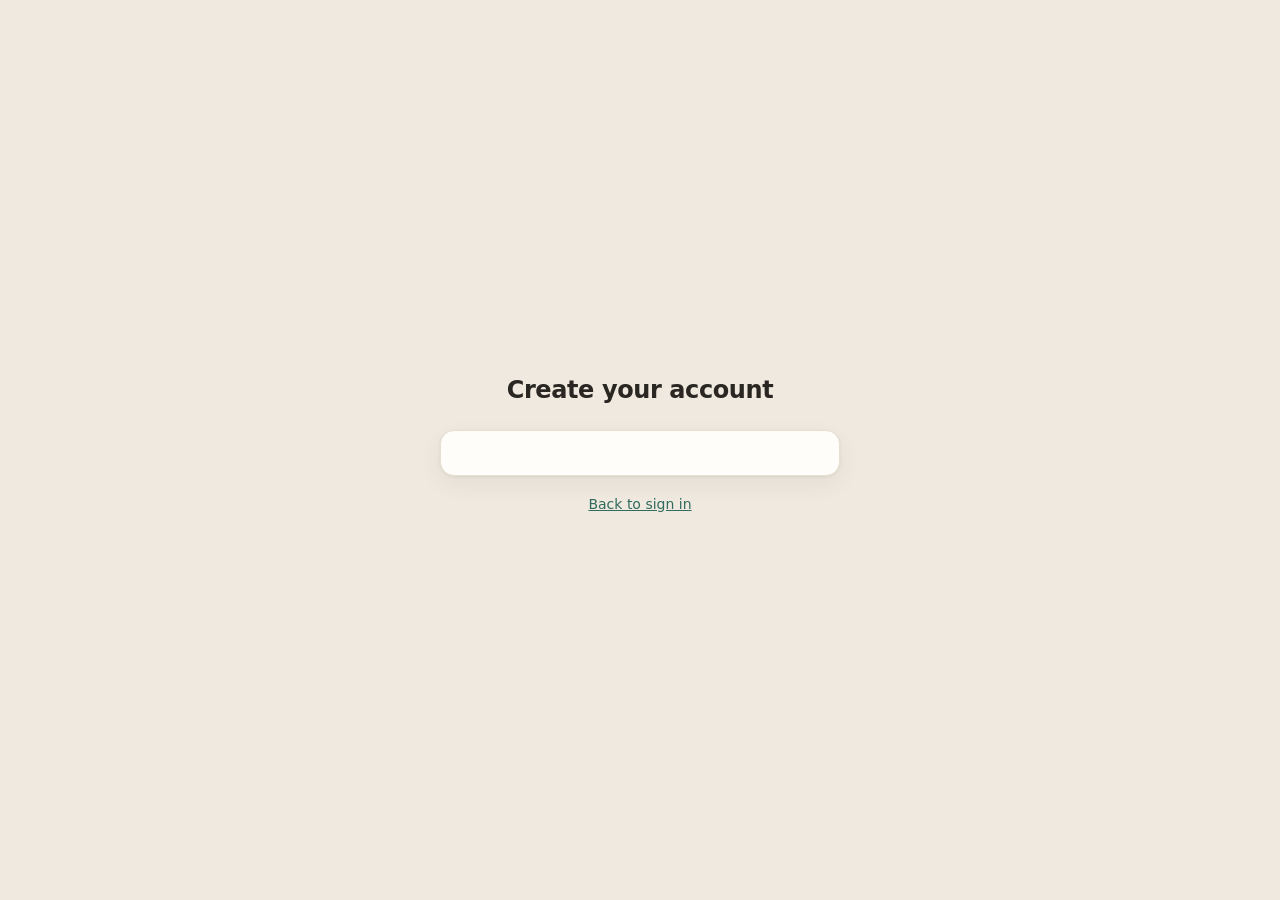
==== static/account.html @ f4a31ff0 "feat: registro con correo verificado (Brevo) y nombre Daily English Habit - Alta publica en /signup:" ====
<!doctype html>
<html lang="en">
<head>
<meta charset="utf-8">
<meta name="viewport" content="width=device-width, initial-scale=1, viewport-fit=cover">
<meta name="referrer" content="no-referrer">
<title>Account</title>
<style>
  :root{
    --bg:#efe9df; --card:#fffdf9; --line:#e7e0d2; --ink:#2a2723; --muted:#6f685e;
    --accent:#2f6b5e; --danger:#b4453b;
    --shadow:0 1px 3px rgba(40,33,20,.06),0 8px 24px rgba(40,33,20,.06);
  }
  *{box-sizing:border-box}
  body{margin:0;min-height:100vh;display:grid;place-items:center;background:var(--bg);
       color:var(--ink);font:15px/1.5 -apple-system,BlinkMacSystemFont,"Segoe UI",system-ui,sans-serif;
       padding:24px}
  .caja{width:100%;max-width:400px}
  .marca{text-align:center;margin-bottom:22px}
  .marca h1{margin:0;font-size:24px;letter-spacing:-.4px;font-weight:600}
  .marca p{margin:6px 0 0;color:var(--muted);font-size:14px}
  .tarjeta{background:var(--card);border:1px solid var(--line);border-radius:14px;
           box-shadow:var(--shadow);padding:22px}
  label{display:block;font-size:13px;color:var(--muted);margin:0 0 5px;font-weight:600}
  /* 16px: con menos, Safari en iPhone hace zoom al tocar el campo */
  input{width:100%;padding:11px 12px;border:1px solid #cfc6b5;border-radius:8px;
        font:inherit;font-size:16px;background:#fff;color:var(--ink)}
  input:focus-visible,button:focus-visible,a:focus-visible{outline:2px solid var(--accent);outline-offset:2px}
  .campo{margin-bottom:14px}
  .ayuda{font-size:12.5px;color:var(--muted);margin-top:5px}
  button.principal{width:100%;min-height:44px;padding:11px;border:0;border-radius:8px;background:var(--accent);
                   color:#fff;font:inherit;font-weight:600;cursor:pointer}
  button.principal:disabled{opacity:.55;cursor:default}
  .aviso{margin-top:14px;padding:10px 12px;border-radius:8px;font-size:14px;display:none}
  .aviso.error{background:#fdeeec;border:1px solid #f0cfca;color:var(--danger);display:block}
  .aviso.ok{background:#eaf3f0;border:1px solid #c8e0d8;color:var(--accent);display:block}
  .aviso a{color:inherit;font-weight:600}
  .marca p:empty{display:none}
  .pie{text-align:center;color:var(--muted);font-size:14px;margin-top:18px}
  .pie a{color:var(--accent)}
  [hidden]{display:none!important}
</style>
</head>
<body>
<main class="caja">
  <div class="marca">
    <h1 id="titulo">Create your account</h1>
    <p id="subtitulo"></p>
  </div>

  <div class="tarjeta">
    <!-- 1. Sign-up: only the email. The password is chosen after confirming it. -->
    <form id="fSignup" hidden>
      <div class="campo">
        <label for="sEmail">Email</label>
        <input id="sEmail" type="email" autocomplete="email" required maxlength="254"
               autocapitalize="none" spellcheck="false">
        <div class="ayuda">We'll send you a link to confirm it. Then you choose your username and password.</div>
      </div>
      <button class="principal" type="submit">Send me the link</button>
    </form>

    <!-- 2. From the email link: choose username, name and password. -->
    <form id="fCreate" hidden>
      <div class="campo">
        <label>Email</label>
        <div id="cEmail" style="font-weight:600"></div>
      </div>
      <div class="campo">
        <label for="cUser">Username</label>
        <input id="cUser" autocomplete="username" required minlength="3" maxlength="32"
               autocapitalize="none" spellcheck="false" pattern="[A-Za-z0-9._\-]+">
        <div class="ayuda">Letters, numbers, dot, dash and underscore. You'll use it to sign in.</div>
      </div>
      <div class="campo">
        <label for="cName">Your name <span style="font-weight:400">(optional)</span></label>
        <input id="cName" autocomplete="name" maxlength="60">
      </div>
      <div class="campo">
        <label for="cPass">Password</label>
        <input id="cPass" type="password" autocomplete="new-password" required minlength="10" maxlength="256">
        <div class="ayuda">At least 10 characters.</div>
      </div>
      <button class="principal" type="submit">Create my account</button>
    </form>

    <!-- 3. Forgot password: only the email. -->
    <form id="fForgot" hidden>
      <div class="campo">
        <label for="oEmail">Email</label>
        <input id="oEmail" type="email" autocomplete="email" required maxlength="254"
               autocapitalize="none" spellcheck="false">
        <div class="ayuda">If it has an account, we'll email you a link to set a new password.</div>
      </div>
      <button class="principal" type="submit">Send me the link</button>
    </form>

    <!-- 4. From the email link: new password. -->
    <form id="fReset" hidden>
      <div class="campo">
        <label>Account</label>
        <div id="rEmail" style="font-weight:600"></div>
        <div class="ayuda" id="rUser"></div>
      </div>
      <!-- para que el gestor de contraseñas guarde la nueva con su usuario -->
      <input id="rUserField" type="text" autocomplete="username" hidden readonly>
      <div class="campo">
        <label for="rPass">New password</label>
        <input id="rPass" type="password" autocomplete="new-password" required minlength="10" maxlength="256">
        <div class="ayuda">At least 10 characters. Your other sessions will be closed.</div>
      </div>
      <button class="principal" type="submit">Save new password</button>
    </form>

    <div class="aviso" id="aviso" role="status" aria-live="polite"></div>
  </div>

  <p class="pie"><a href="/entrar">Back to sign in</a></p>
</main>

<script>
const $ = s => document.querySelector(s);
const aviso = $("#aviso");
function decir(texto, tipo){ aviso.textContent = texto; aviso.className = "aviso " + tipo; }

// The token travels in the URL fragment (#t=...), which is never sent to the
// server. Read it once and wipe it from the address bar and the history.
const token = new URLSearchParams(location.hash.slice(1)).get("t") || "";
if (location.hash) history.replaceState(null, "", location.pathname);

async function post(url, cuerpo, boton){
  if (boton) boton.disabled = true;
  try{
    const r = await fetch(url, {method:"POST", headers:{"Content-Type":"application/json"},
                                body: JSON.stringify(cuerpo), credentials:"same-origin"});
    const d = await r.json().catch(() => ({}));
    if (!r.ok) throw new Error(typeof d.detail === "string" ? d.detail : "Something went wrong. Please try again.");
    return d;
  } catch(e){
    if (e instanceof TypeError) throw new Error("Can't reach the server. Check your connection and try again.");
    throw e;
  } finally { if (boton) boton.disabled = false; }
}

function mostrar(id, titulo, sub){
  $("#" + id).hidden = false;
  $("#titulo").textContent = titulo;
  $("#subtitulo").textContent = sub || "";
  document.title = titulo;
}

function caducado(texto, proposito){
  $("#subtitulo").textContent = "";
  aviso.className = "aviso error";
  aviso.textContent = texto + " ";
  const a = document.createElement("a");
  a.href = proposito === "reset" ? "/forgot-password" : "/signup";
  a.textContent = "Request a new link";
  aviso.appendChild(a);
}

async function comprobarEnlace(proposito, destino, form){
  if (!token){ caducado("This link is incomplete. Open it again from your email, or", proposito); return false; }
  try{
    const d = await post("/api/auth/link", {token, purpose: proposito});
    if (!d.valid){ caducado("This link has expired or was already used.", proposito); return false; }
    $(destino).textContent = d.email;
    if (d.username){
      $("#rUser").textContent = "Username: " + d.username;
      $("#rUserField").value = d.username;
    }
    $(form).hidden = false;
    return true;
  }catch(e){ decir(e.message, "error"); return false; }
}

// Un enlace nuevo abierto en una pestaña que ya estaba aquí solo cambia el #t=:
// se recarga para leerlo.
window.addEventListener("hashchange", () => location.reload());

const ruta = location.pathname;
if (ruta === "/signup"){
  mostrar("fSignup", "Create your account", "Read, learn vocabulary and practice writing.");
  $("#fSignup").onsubmit = async e => {
    e.preventDefault();
    try{
      const d = await post("/api/auth/register", {email: $("#sEmail").value.trim()}, e.submitter);
      $("#fSignup").hidden = true;
      decir(d.message, "ok");
    }catch(err){ decir(err.message, "error"); }
  };
} else if (ruta === "/create-account"){
  mostrar("fCreate", "Choose your username", "Last step: your email is confirmed.");
  $("#fCreate").hidden = true;
  comprobarEnlace("signup", "#cEmail", "#fCreate");
  $("#fCreate").onsubmit = async e => {
    e.preventDefault();
    try{
      const d = await post("/api/auth/register/complete", {
        token, username: $("#cUser").value.trim(), nombre: $("#cName").value.trim(),
        password: $("#cPass").value}, e.submitter);
      location.href = d.necesita_key ? "/bienvenida" : "/";
    }catch(err){ decir(err.message, "error"); }
  };
} else if (ruta === "/forgot-password"){
  mostrar("fForgot", "Forgot your password?", "");
  $("#fForgot").onsubmit = async e => {
    e.preventDefault();
    try{
      const d = await post("/api/auth/password/forgot", {email: $("#oEmail").value.trim()}, e.submitter);
      $("#fForgot").hidden = true;
      decir(d.message, "ok");
    }catch(err){ decir(err.message, "error"); }
  };
} else if (ruta === "/reset-password"){
  mostrar("fReset", "Set a new password", "");
  $("#fReset").hidden = true;
  comprobarEnlace("reset", "#rEmail", "#fReset");
  $("#fReset").onsubmit = async e => {
    e.preventDefault();
    try{
      await post("/api/auth/password/reset", {token, password: $("#rPass").value}, e.submitter);
      location.href = "/";
    }catch(err){ decir(err.message, "error"); }
  };
}
</script>
</body>
</html>
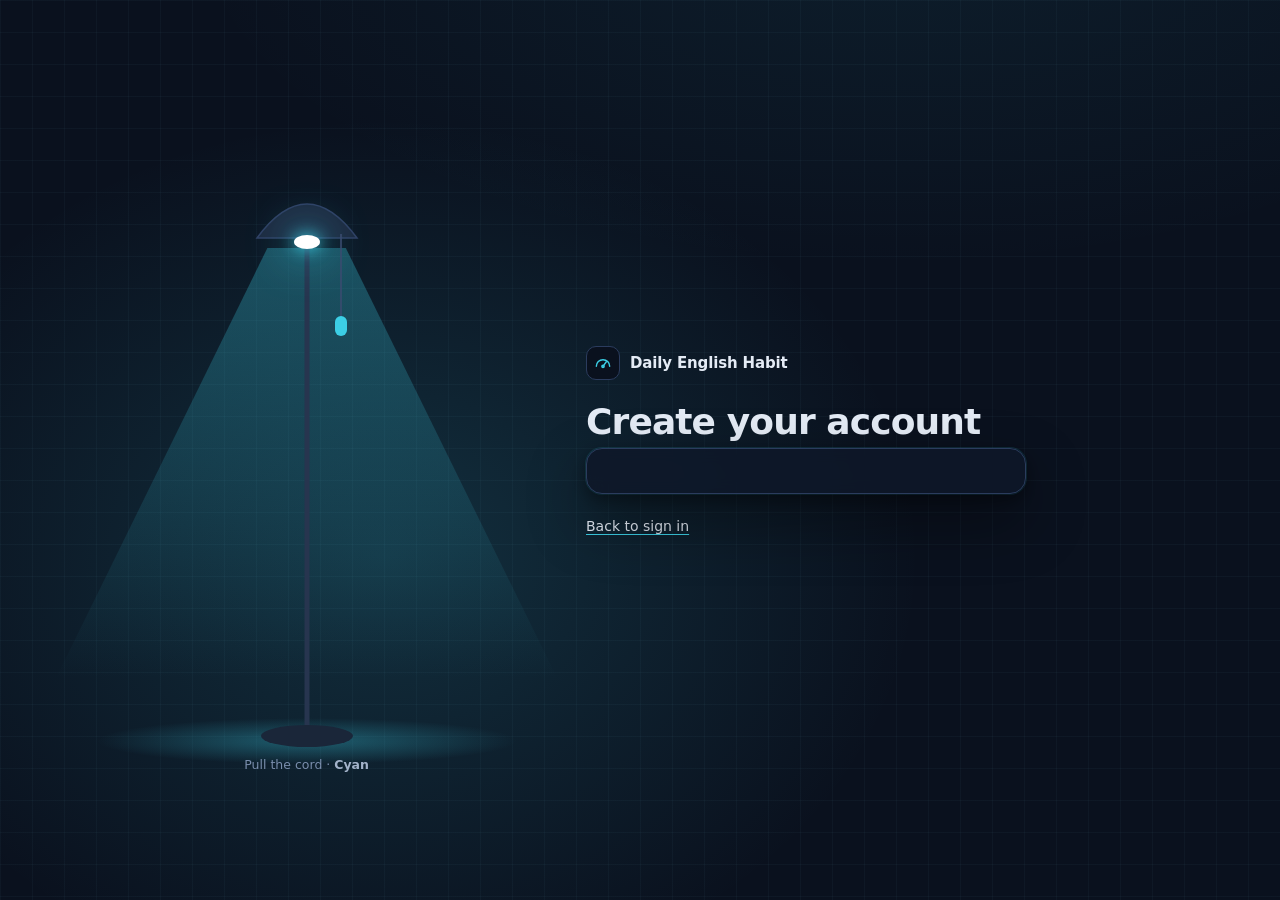
==== commit b2918b45: "feat: rediseño "panel de misión nocturno", todo en inglés, lámparas y zoom en Decks - Tema nuevo (st" ====
--- a/static/account.html
+++ b/static/account.html
@@ -5,50 +5,21 @@
 <meta name="viewport" content="width=device-width, initial-scale=1, viewport-fit=cover">
 <meta name="referrer" content="no-referrer">
 <title>Account</title>
-<style>
-  :root{
-    --bg:#efe9df; --card:#fffdf9; --line:#e7e0d2; --ink:#2a2723; --muted:#6f685e;
-    --accent:#2f6b5e; --danger:#b4453b;
-    --shadow:0 1px 3px rgba(40,33,20,.06),0 8px 24px rgba(40,33,20,.06);
-  }
-  *{box-sizing:border-box}
-  body{margin:0;min-height:100vh;display:grid;place-items:center;background:var(--bg);
-       color:var(--ink);font:15px/1.5 -apple-system,BlinkMacSystemFont,"Segoe UI",system-ui,sans-serif;
-       padding:24px}
-  .caja{width:100%;max-width:400px}
-  .marca{text-align:center;margin-bottom:22px}
-  .marca h1{margin:0;font-size:24px;letter-spacing:-.4px;font-weight:600}
-  .marca p{margin:6px 0 0;color:var(--muted);font-size:14px}
-  .tarjeta{background:var(--card);border:1px solid var(--line);border-radius:14px;
-           box-shadow:var(--shadow);padding:22px}
-  label{display:block;font-size:13px;color:var(--muted);margin:0 0 5px;font-weight:600}
-  /* 16px: con menos, Safari en iPhone hace zoom al tocar el campo */
-  input{width:100%;padding:11px 12px;border:1px solid #cfc6b5;border-radius:8px;
-        font:inherit;font-size:16px;background:#fff;color:var(--ink)}
-  input:focus-visible,button:focus-visible,a:focus-visible{outline:2px solid var(--accent);outline-offset:2px}
-  .campo{margin-bottom:14px}
-  .ayuda{font-size:12.5px;color:var(--muted);margin-top:5px}
-  button.principal{width:100%;min-height:44px;padding:11px;border:0;border-radius:8px;background:var(--accent);
-                   color:#fff;font:inherit;font-weight:600;cursor:pointer}
-  button.principal:disabled{opacity:.55;cursor:default}
-  .aviso{margin-top:14px;padding:10px 12px;border-radius:8px;font-size:14px;display:none}
-  .aviso.error{background:#fdeeec;border:1px solid #f0cfca;color:var(--danger);display:block}
-  .aviso.ok{background:#eaf3f0;border:1px solid #c8e0d8;color:var(--accent);display:block}
-  .aviso a{color:inherit;font-weight:600}
-  .marca p:empty{display:none}
-  .pie{text-align:center;color:var(--muted);font-size:14px;margin-top:18px}
-  .pie a{color:var(--accent)}
-  [hidden]{display:none!important}
-</style>
+<link rel="icon" href="data:image/svg+xml,%3Csvg xmlns='http://www.w3.org/2000/svg' viewBox='0 0 32 32'%3E%3Crect width='32' height='32' rx='8' fill='%230a111e'/%3E%3Cpath d='M7 20a9 9 0 0 1 18 0' fill='none' stroke='%233ccfe6' stroke-width='2.6' stroke-linecap='round'/%3E%3Cpath d='M16 20l4.5-6' stroke='%23f3b54a' stroke-width='2.6' stroke-linecap='round'/%3E%3Ccircle cx='16' cy='20' r='2' fill='%23e4ebf5'/%3E%3C/svg%3E">
+<link rel="stylesheet" href="/static/theme.css">
 </head>
-<body>
-<main class="caja">
-  <div class="marca">
-    <h1 id="titulo">Create your account</h1>
-    <p id="subtitulo"></p>
+<body class="auth deck-grid" data-lamp="cyan">
+<div class="room">
+  <div class="stage" id="stage"></div>
+<main class="panel">
+  <div class="brandline">
+    <span class="mark"><svg class="ico" viewBox="0 0 24 24"><path d="M4 16a8 8 0 0 1 16 0"/><path d="M12 16l4-5.5"/><circle cx="12" cy="16" r="1.4"/></svg></span>
+    <b>Daily English Habit</b>
   </div>
-
-  <div class="tarjeta">
+  <h1 id="titulo">Create your account</h1>
+  <p class="lede" id="subtitulo"></p>
+
+  <div class="sheet">
     <!-- 1. Sign-up: only the email. The password is chosen after confirming it. -->
     <form id="fSignup" hidden>
       <div class="campo">
@@ -64,7 +35,7 @@
     <form id="fCreate" hidden>
       <div class="campo">
         <label>Email</label>
-        <div id="cEmail" style="font-weight:600"></div>
+        <div id="cEmail" class="valor"></div>
       </div>
       <div class="campo">
         <label for="cUser">Username</label>
@@ -99,7 +70,7 @@
     <form id="fReset" hidden>
       <div class="campo">
         <label>Account</label>
-        <div id="rEmail" style="font-weight:600"></div>
+        <div id="rEmail" class="valor"></div>
         <div class="ayuda" id="rUser"></div>
       </div>
       <!-- para que el gestor de contraseñas guarde la nueva con su usuario -->
@@ -117,6 +88,8 @@
 
   <p class="pie"><a href="/entrar">Back to sign in</a></p>
 </main>
+</div>
+<script src="/static/lamp.js"></script>
 
 <script>
 const $ = s => document.querySelector(s);
--- a/static/theme.css
+++ b/static/theme.css
@@ -0,0 +1,194 @@
+/* Daily English Habit — night mission-control theme.
+   Shared by every page. Colors live only here, as tokens; pages use var(--…).
+   Two reading surfaces: "night" (default) and "paper" (body.paper-mode), which
+   only changes the book page, never the cockpit around it. */
+
+:root{
+  color-scheme: dark;
+  /* ink-blue cockpit */
+  --bg:#0a111e;           /* deck behind everything */
+  --s1:#0f1829;           /* panels */
+  --s2:#142036;           /* raised / hover */
+  --s3:#1a2843;           /* pressed / selected */
+  --line:#1f2d48;         /* hairlines */
+  --line-2:#2b3c5e;       /* control borders */
+  --ink:#e4ebf5;          /* primary text  (15:1 on --bg) */
+  --ink-2:#a3b3ca;        /* secondary     (8:1)  */
+  --ink-3:#7a8ead;        /* tertiary      (5:1 on --s1) */
+  /* signal colors */
+  --cyan:#3ccfe6;         /* the one accent: active state, primary action */
+  --cyan-ink:#7fe3f3;     /* cyan as text on dark */
+  --cyan-deep:#05242c;    /* text on a cyan fill */
+  --cyan-wash:rgba(60,207,230,.11);
+  --cyan-line:rgba(60,207,230,.38);
+  --amber:#f3b54a;        /* the streak: warm signal, only for the habit */
+  --amber-ink:#ffcf7a;
+  --amber-wash:rgba(243,181,74,.12);
+  --ok:#4fd49a;  --ok-wash:rgba(79,212,154,.12);
+  --bad:#ff7a72; --bad-wash:rgba(255,122,114,.12);
+  --blue:#8fb2ff; --blue-wash:rgba(143,178,255,.13);
+  /* reading page (night) */
+  --page:#0d1626; --page-ink:#d5dfec; --page-line:#1d2a44;
+  --page-hover:rgba(60,207,230,.09); --page-cur:rgba(60,207,230,.16); --page-cur-ink:#f2f8ff;
+  --page-word:#ffe08a; --page-word-ink:#1c1606;
+  /* type */
+  --ui:-apple-system,BlinkMacSystemFont,"SF Pro Text","Segoe UI",system-ui,Roboto,sans-serif;
+  --num:ui-monospace,"SF Mono",SFMono-Regular,Menlo,Consolas,monospace;
+  --book:"Iowan Old Style","Palatino Linotype",Palatino,"Book Antiqua",Georgia,serif;
+  /* shape and depth */
+  --r-sm:8px; --r:12px; --r-lg:16px;
+  --shadow:0 2px 6px rgba(0,0,0,.28),0 14px 34px rgba(0,0,0,.30);
+  --shadow-pop:0 6px 16px rgba(0,0,0,.36),0 26px 60px rgba(0,0,0,.42);
+  --ease:cubic-bezier(.16,1,.3,1);
+}
+
+/* paper mode: the book page becomes paper; the cockpit stays dark */
+body.paper-mode{
+  --page:#f1efe9; --page-ink:#2a2a2c; --page-line:#dedad0;
+  --page-hover:rgba(10,17,30,.06); --page-cur:rgba(23,128,150,.16); --page-cur-ink:#0d1626;
+  --page-word:#ffd76b; --page-word-ink:#1c1606;
+}
+
+*{box-sizing:border-box}
+body{background:var(--bg);color:var(--ink);font-family:var(--ui);
+  -webkit-font-smoothing:antialiased;font-variant-numeric:tabular-nums}
+::selection{background:rgba(60,207,230,.32);color:#fff}
+
+/* the deck: a faint plotting grid, like the screen of an instrument */
+.deck-grid{
+  background-color:var(--bg);
+  background-image:
+    radial-gradient(1200px 600px at 70% -10%,rgba(60,207,230,.07),transparent 60%),
+    linear-gradient(rgba(127,227,243,.035) 1px,transparent 1px),
+    linear-gradient(90deg,rgba(127,227,243,.035) 1px,transparent 1px);
+  background-size:auto,32px 32px,32px 32px;
+}
+
+/* focus: always visible for keyboard users */
+:focus-visible{outline:2px solid var(--cyan);outline-offset:2px;border-radius:4px}
+input:focus-visible,select:focus-visible,textarea:focus-visible{outline-offset:1px}
+
+/* numbers that are measurements */
+.num{font-family:var(--num);font-variant-numeric:tabular-nums;letter-spacing:-.01em}
+
+/* svg icons drawn from the sprite */
+.ico{width:18px;height:18px;flex:0 0 auto;stroke:currentColor;fill:none;stroke-width:1.7;
+  stroke-linecap:round;stroke-linejoin:round;vertical-align:-3px}
+.ico.sm{width:15px;height:15px;vertical-align:-2px}
+
+/* in-page dialog that replaces prompt / alert / confirm */
+.dlg-back{position:fixed;inset:0;z-index:300;display:grid;place-items:center;padding:16px;
+  background:rgba(3,7,14,.62);backdrop-filter:blur(3px);-webkit-backdrop-filter:blur(3px);
+  animation:dlgFade .18s var(--ease)}
+.dlg{width:min(440px,100%);background:var(--s1);border:1px solid var(--line-2);border-radius:var(--r-lg);
+  box-shadow:var(--shadow-pop);padding:20px;animation:dlgRise .26s var(--ease)}
+.dlg h2{margin:0 0 8px;font-size:17px;font-weight:650;letter-spacing:-.01em}
+.dlg p{margin:0 0 14px;color:var(--ink-2);font-size:14.5px;line-height:1.55;white-space:pre-line}
+.dlg input{width:100%;font:inherit;font-size:16px;padding:11px 12px;border-radius:var(--r-sm);
+  border:1px solid var(--line-2);background:var(--bg);color:var(--ink);margin-bottom:14px}
+.dlg .acts{display:flex;gap:8px;justify-content:flex-end;flex-wrap:wrap}
+@keyframes dlgFade{from{opacity:0}}
+@keyframes dlgRise{from{opacity:0;transform:translateY(10px) scale(.98)}}
+
+@media (prefers-reduced-motion:reduce){
+  *,*::before,*::after{animation-duration:.01ms!important;animation-iteration-count:1!important;
+    transition-duration:.01ms!important;scroll-behavior:auto!important}
+}
+
+/* ======================================================================
+   Sign-in pages: the lamp scene.
+   Pull the cord and the light changes the whole room: cyan, warm, violet,
+   or lights out. The form takes its accent from the lamp (--lamp).
+   ====================================================================== */
+body.auth{margin:0;min-height:100vh;min-height:100dvh;overflow-x:hidden;
+  --lamp:#3ccfe6; --lamp-ink:#05242c; --lamp-soft:rgba(60,207,230,.16); --lamp-glow:rgba(60,207,230,.34)}
+body.auth[data-lamp="warm"]{--lamp:#ffc45e;--lamp-ink:#2a1a00;--lamp-soft:rgba(255,196,94,.16);--lamp-glow:rgba(255,196,94,.36)}
+body.auth[data-lamp="violet"]{--lamp:#b48cff;--lamp-ink:#1b0b38;--lamp-soft:rgba(180,140,255,.17);--lamp-glow:rgba(180,140,255,.36)}
+body.auth[data-lamp="off"]{--lamp:#a3b3ca;--lamp-ink:#0a111e;--lamp-soft:rgba(163,179,202,.08);--lamp-glow:transparent}
+.room{position:relative;min-height:100vh;min-height:100dvh;display:grid;grid-template-columns:minmax(0,1fr) minmax(0,440px) minmax(0,.35fr);
+  align-items:center;padding:24px clamp(16px,4vw,56px);gap:24px;isolation:isolate}
+.room::before{content:"";position:absolute;inset:0;z-index:-1;pointer-events:none;
+  background:radial-gradient(60% 70% at 30% 62%,var(--lamp-soft),transparent 70%);transition:background .8s var(--ease)}
+.stage{position:relative;height:min(78vh,640px);min-height:380px}
+.big-lamp{position:absolute;left:50%;top:0;transform:translateX(-50%);width:240px;height:100%;border:0;background:none;padding:0;
+  cursor:pointer;-webkit-tap-highlight-color:transparent}
+.big-lamp svg{width:100%;height:100%;overflow:visible}
+.big-lamp .pole{stroke:#27354f;stroke-width:5;stroke-linecap:round}
+.big-lamp .base{fill:#1a2639}
+.big-lamp .shade{fill:#1d2a40;stroke:#2f4064;stroke-width:1.5}
+.big-lamp .bulb{fill:#2a3650;transition:fill .5s,filter .5s}
+body.auth:not([data-lamp="off"]) .big-lamp .bulb{fill:#fff;filter:drop-shadow(0 0 8px var(--lamp)) drop-shadow(0 0 22px var(--lamp))}
+.big-lamp .cord{stroke:#3a4c70;stroke-width:1.6}
+.big-lamp .knob{fill:var(--lamp);transition:fill .5s}
+.big-lamp .pull{transform-box:fill-box}
+.big-lamp.pulled .pull{animation:bigPull .8s cubic-bezier(.3,1.7,.45,1)}
+.big-lamp:focus-visible{outline:none}
+.big-lamp:focus-visible .knob{stroke:#fff;stroke-width:2}
+.cone{position:absolute;left:50%;top:118px;width:560px;height:calc(100% - 150px);transform:translateX(-50%);pointer-events:none;
+  background:linear-gradient(180deg,var(--lamp-glow),transparent 88%);
+  clip-path:polygon(43% 0,57% 0,100% 100%,0 100%);opacity:.9;transition:opacity .6s var(--ease),background .8s var(--ease)}
+body.auth[data-lamp="off"] .cone{opacity:0}
+.floor{position:absolute;left:50%;bottom:6px;width:420px;height:46px;transform:translateX(-50%);border-radius:50%;pointer-events:none;
+  background:radial-gradient(closest-side,var(--lamp-glow),transparent);transition:background .8s}
+.fly{position:absolute;width:4px;height:4px;border-radius:50%;background:var(--lamp);box-shadow:0 0 8px var(--lamp);opacity:0;
+  animation:fly 7s ease-in-out infinite;pointer-events:none}
+body.auth[data-lamp="off"] .fly{display:none}
+.fly:nth-child(1){left:38%;top:55%;animation-delay:0s}.fly:nth-child(2){left:60%;top:48%;animation-delay:1.4s}
+.fly:nth-child(3){left:47%;top:70%;animation-delay:2.6s}.fly:nth-child(4){left:66%;top:64%;animation-delay:3.8s}
+.fly:nth-child(5){left:33%;top:76%;animation-delay:5s}
+@keyframes fly{0%{opacity:0;transform:translate(0,0)}20%{opacity:.9}60%{opacity:.6;transform:translate(14px,-40px)}100%{opacity:0;transform:translate(-6px,-80px)}}
+@keyframes bigPull{0%{transform:translateY(0)}30%{transform:translateY(22px)}100%{transform:translateY(0)}}
+.lamp-hint{position:absolute;left:50%;bottom:-2px;transform:translateX(-50%);font-size:12.5px;color:var(--ink-3);white-space:nowrap}
+.lamp-hint b{color:var(--ink-2);font-weight:600}
+
+.panel{width:100%;max-width:440px;justify-self:center}
+.brandline{display:flex;align-items:center;gap:10px;margin-bottom:22px}
+.brandline .mark{width:34px;height:34px;border-radius:10px;display:grid;place-items:center;background:var(--bg);border:1px solid var(--line-2);color:var(--lamp);transition:color .6s}
+.brandline .mark svg{width:20px;height:20px}
+.brandline b{font-size:15px;font-weight:650;letter-spacing:-.01em}
+.panel h1{margin:0 0 6px;font-size:clamp(28px,3.4vw,36px);line-height:1.12;letter-spacing:-.025em;font-weight:650}
+.panel h1 em{font-family:var(--book);font-style:italic;font-weight:500;color:var(--lamp);transition:color .6s}
+.panel .lede{margin:0 0 22px;color:var(--ink-2);font-size:15px;line-height:1.55}
+.panel .lede:empty{display:none}
+.sheet{background:rgba(15,24,41,.86);border:1px solid var(--line-2);border-radius:var(--r-lg);padding:22px;
+  box-shadow:var(--shadow-pop),0 0 0 1px var(--lamp-soft);backdrop-filter:blur(8px);-webkit-backdrop-filter:blur(8px);transition:box-shadow .6s}
+.sheet label{display:block;font-size:13px;color:var(--ink-2);margin:0 0 6px;font-weight:600}
+.sheet input{width:100%;padding:11px 12px;border:1px solid var(--line-2);border-radius:10px;font:inherit;font-size:16px;background:var(--bg);color:var(--ink)}
+.sheet input:focus{outline:none;border-color:var(--lamp);box-shadow:0 0 0 3px var(--lamp-soft)}
+.sheet .campo{margin-bottom:15px}
+.sheet .ayuda{font-size:12.5px;color:var(--ink-3);margin-top:6px;line-height:1.45}
+.sheet .valor{font-weight:600;color:var(--ink)}
+button.principal{width:100%;min-height:46px;padding:11px;border:0;border-radius:10px;background:var(--lamp);color:var(--lamp-ink);
+  font:inherit;font-weight:650;font-size:15px;cursor:pointer;transition:background .6s,color .6s,transform .1s,filter .15s}
+button.principal:hover{filter:brightness(1.08)}
+button.principal:active{transform:translateY(1px)}
+button.principal:disabled{opacity:.55;cursor:default}
+.aviso{margin-top:14px;padding:10px 12px;border-radius:10px;font-size:14px;display:none;line-height:1.5}
+.aviso.error{background:var(--bad-wash);border:1px solid rgba(255,122,114,.4);color:#ffc1bc;display:block}
+.aviso.ok{background:var(--ok-wash);border:1px solid rgba(79,212,154,.4);color:#bff3da;display:block}
+.aviso a{color:inherit;font-weight:650}
+.pie{color:var(--ink-3);font-size:14px;margin-top:18px;line-height:2}
+.pie a{color:var(--ink);text-decoration-color:var(--lamp);text-underline-offset:3px}
+[hidden]{display:none!important}
+
+@media (max-width:900px){
+  .room{grid-template-columns:1fr;align-content:start;padding-top:calc(8px + env(safe-area-inset-top,0px))}
+  .stage{height:250px;min-height:0;order:0}
+  .big-lamp{width:150px}
+  .cone{top:72px;width:340px;height:calc(100% - 80px)}
+  .floor{width:260px}
+  .lamp-hint{bottom:-4px;font-size:12px}
+  .panel{order:1}
+}
+
+/* dialog buttons: defined here so every page that loads ui.js gets them */
+.dlg-btn{font:inherit;font-size:14px;font-weight:600;min-height:40px;padding:9px 16px;border-radius:10px;cursor:pointer;
+  border:1px solid var(--line-2);background:transparent;color:var(--ink)}
+.dlg-btn:hover{background:var(--s2)}
+.dlg-btn.primary{background:var(--cyan);border-color:var(--cyan);color:var(--cyan-deep)}
+.dlg-btn.primary:hover{background:#63dcef}
+.dlg-btn.danger{background:var(--bad);border-color:var(--bad);color:#2a0705}
+.dlg-btn.danger:hover{filter:brightness(1.08)}
+
+/* lights out: the room goes dark, the controls never look disabled */
+body.auth[data-lamp="off"] button.principal{background:var(--ink);color:var(--bg)}
